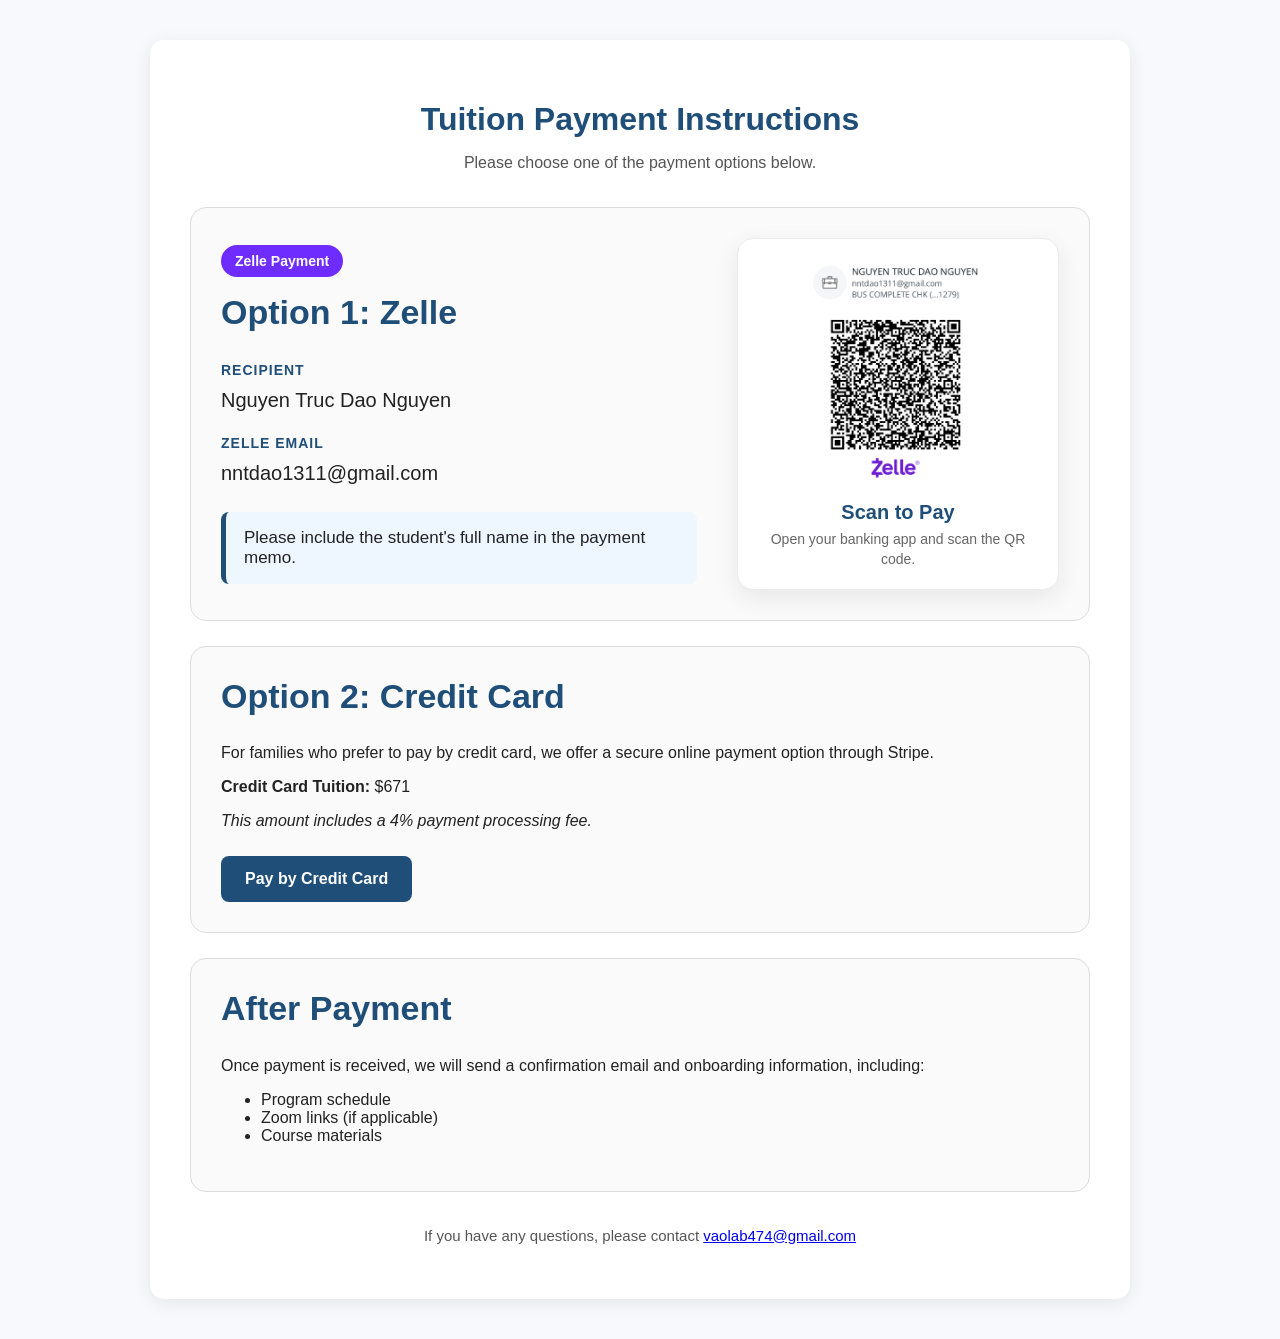
==== tuition.html @ f8de972e "Update tuition.html" ====
<!DOCTYPE html>
<html lang="en">
<head>
  <meta charset="UTF-8">
  <meta name="viewport" content="width=device-width, initial-scale=1.0">

  <title>Tuition Payment Instructions</title>

  <style>
    body {
      font-family: Arial, sans-serif;
      background: #f7f9fc;
      margin: 0;
      padding: 0;
      color: #222;
    }

    .container {
      max-width: 900px;
      margin: 40px auto;
      background: white;
      padding: 40px;
      border-radius: 14px;
      box-shadow: 0 4px 18px rgba(0,0,0,0.08);
    }

    h1 {
      text-align: center;
      color: #1f4e79;
      margin-bottom: 10px;
    }

    .subtitle {
      text-align: center;
      color: #555;
      margin-bottom: 35px;
    }

    .option {
      border: 1px solid #ddd;
      border-radius: 16px;
      padding: 30px;
      margin-bottom: 25px;
      background: #fafafa;
    }

    .option h2 {
      color: #1f4e79;
      margin-top: 0;
      font-size: 34px;
    }

    .label {
      font-weight: bold;
    }

    .highlight {
      background: #eef6ff;
      padding: 16px 18px;
      border-left: 5px solid #1f4e79;
      margin-top: 24px;
      border-radius: 8px;
      font-size: 17px;
    }

    .button {
      display: inline-block;
      background: #1f4e79;
      color: white;
      padding: 14px 24px;
      border-radius: 8px;
      text-decoration: none;
      font-weight: bold;
      margin-top: 10px;
    }

    .button:hover {
      background: #163a5a;
    }

    .zelle-layout {
      display: flex;
      justify-content: space-between;
      align-items: center;
      gap: 40px;
    }

    .zelle-info {
      flex: 1;
    }

    .zelle-badge {
      display: inline-block;
      background: #6f2cff;
      color: white;
      padding: 8px 14px;
      border-radius: 999px;
      font-size: 14px;
      font-weight: 600;
      margin-bottom: 16px;
    }

    .info-row {
      margin: 18px 0;
      font-size: 20px;
      line-height: 1.5;
    }

    .info-row .label {
      display: block;
      color: #1f4e79;
      font-size: 14px;
      text-transform: uppercase;
      letter-spacing: 1px;
      margin-bottom: 4px;
    }

    .qr-card {
      width: 280px;
      background: white;
      border-radius: 16px;
      padding: 20px;
      text-align: center;
      box-shadow: 0 8px 24px rgba(0,0,0,0.08);
      border: 1px solid #ececec;
    }

    .qr-card img {
      width: 100%;
      border-radius: 10px;
    }

    .qr-title {
      margin: 14px 0 6px;
      font-size: 20px;
      font-weight: 700;
      color: #1f4e79;
    }

    .qr-subtitle {
      margin: 0;
      color: #666;
      font-size: 14px;
      line-height: 1.4;
    }

    .footer {
      text-align: center;
      margin-top: 35px;
      color: #555;
      font-size: 15px;
    }

    @media (max-width: 768px) {
      .container {
        margin: 20px;
        padding: 24px;
      }

      .zelle-layout {
        flex-direction: column;
        align-items: stretch;
      }

      .qr-card {
        width: auto;
        max-width: 320px;
        margin: 0 auto;
      }

      .option h2 {
        font-size: 28px;
      }
    }
  </style>
</head>
<body>

  <div class="container">

    <h1>Tuition Payment Instructions</h1>

    <p class="subtitle">
      Please choose one of the payment options below.
    </p>

    <div class="option">
      <div class="zelle-layout">

        <div class="zelle-info">
          <div class="zelle-badge">Zelle Payment</div>

          <h2>Option 1: Zelle</h2>

          <div class="info-row">
            <span class="label">Recipient</span>
            <span>Nguyen Truc Dao Nguyen</span>
          </div>

          <div class="info-row">
            <span class="label">Zelle Email</span>
            <span>nntdao1311@gmail.com</span>
          </div>

          <div class="highlight">
            Please include the student's full name in the payment memo.
          </div>
        </div>

        <div class="qr-card">
          <img src="option1.png" alt="Zelle QR Code">

          <p class="qr-title">Scan to Pay</p>
          <p class="qr-subtitle">
            Open your banking app and scan the QR code.
          </p>
        </div>

      </div>
    </div>

    <div class="option">
      <h2>Option 2: Credit Card</h2>

      <p>
        For families who prefer to pay by credit card, we offer a secure
        online payment option through Stripe.
      </p>

      <p>
        <span class="label">Credit Card Tuition:</span>
        $671
      </p>

      <p>
        <em>This amount includes a 4% payment processing fee.</em>
      </p>

      <a
        class="button"
        href="https://buy.stripe.com/eVq5kF94m1Ho9ed0WEeME01"
        target="_blank"
        rel="noopener noreferrer"
      >
        Pay by Credit Card
      </a>
    </div>

    <div class="option">
      <h2>After Payment</h2>

      <p>
        Once payment is received, we will send a confirmation email and
        onboarding information, including:
      </p>

      <ul>
        <li>Program schedule</li>
        <li>Zoom links (if applicable)</li>
        <li>Course materials</li>
      </ul>
    </div>

    <div class="footer">
      <p>
        If you have any questions, please contact
        <a href="mailto:vaolab474@gmail.com">vaolab474@gmail.com</a>
      </p>
    </div>

  </div>

</body>
</html>
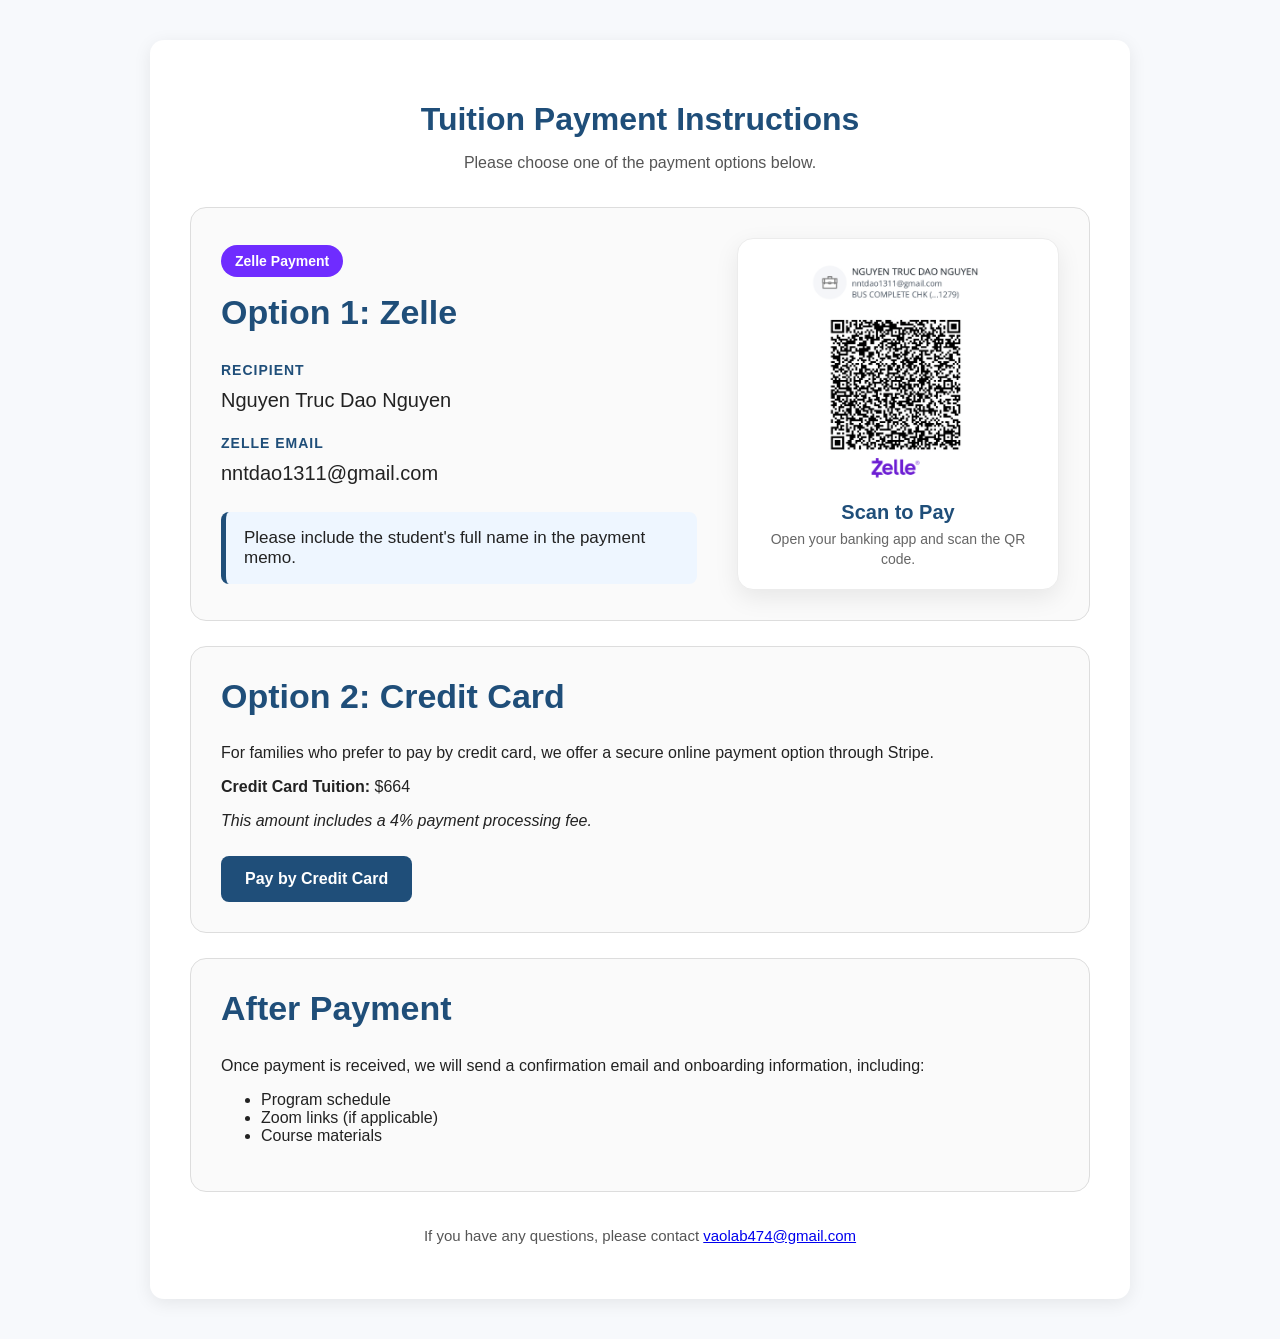
==== commit 6852b8b5: "Update tuition.html" ====
--- a/tuition.html
+++ b/tuition.html
@@ -229,7 +229,7 @@
 
       <p>
         <span class="label">Credit Card Tuition:</span>
-        $671
+        $664
       </p>
 
       <p>
@@ -238,7 +238,7 @@
 
       <a
         class="button"
-        href="https://buy.stripe.com/eVq5kF94m1Ho9ed0WEeME01"
+        href="https://buy.stripe.com/3cI6oJ94meua9edeNueME02"
         target="_blank"
         rel="noopener noreferrer"
       >
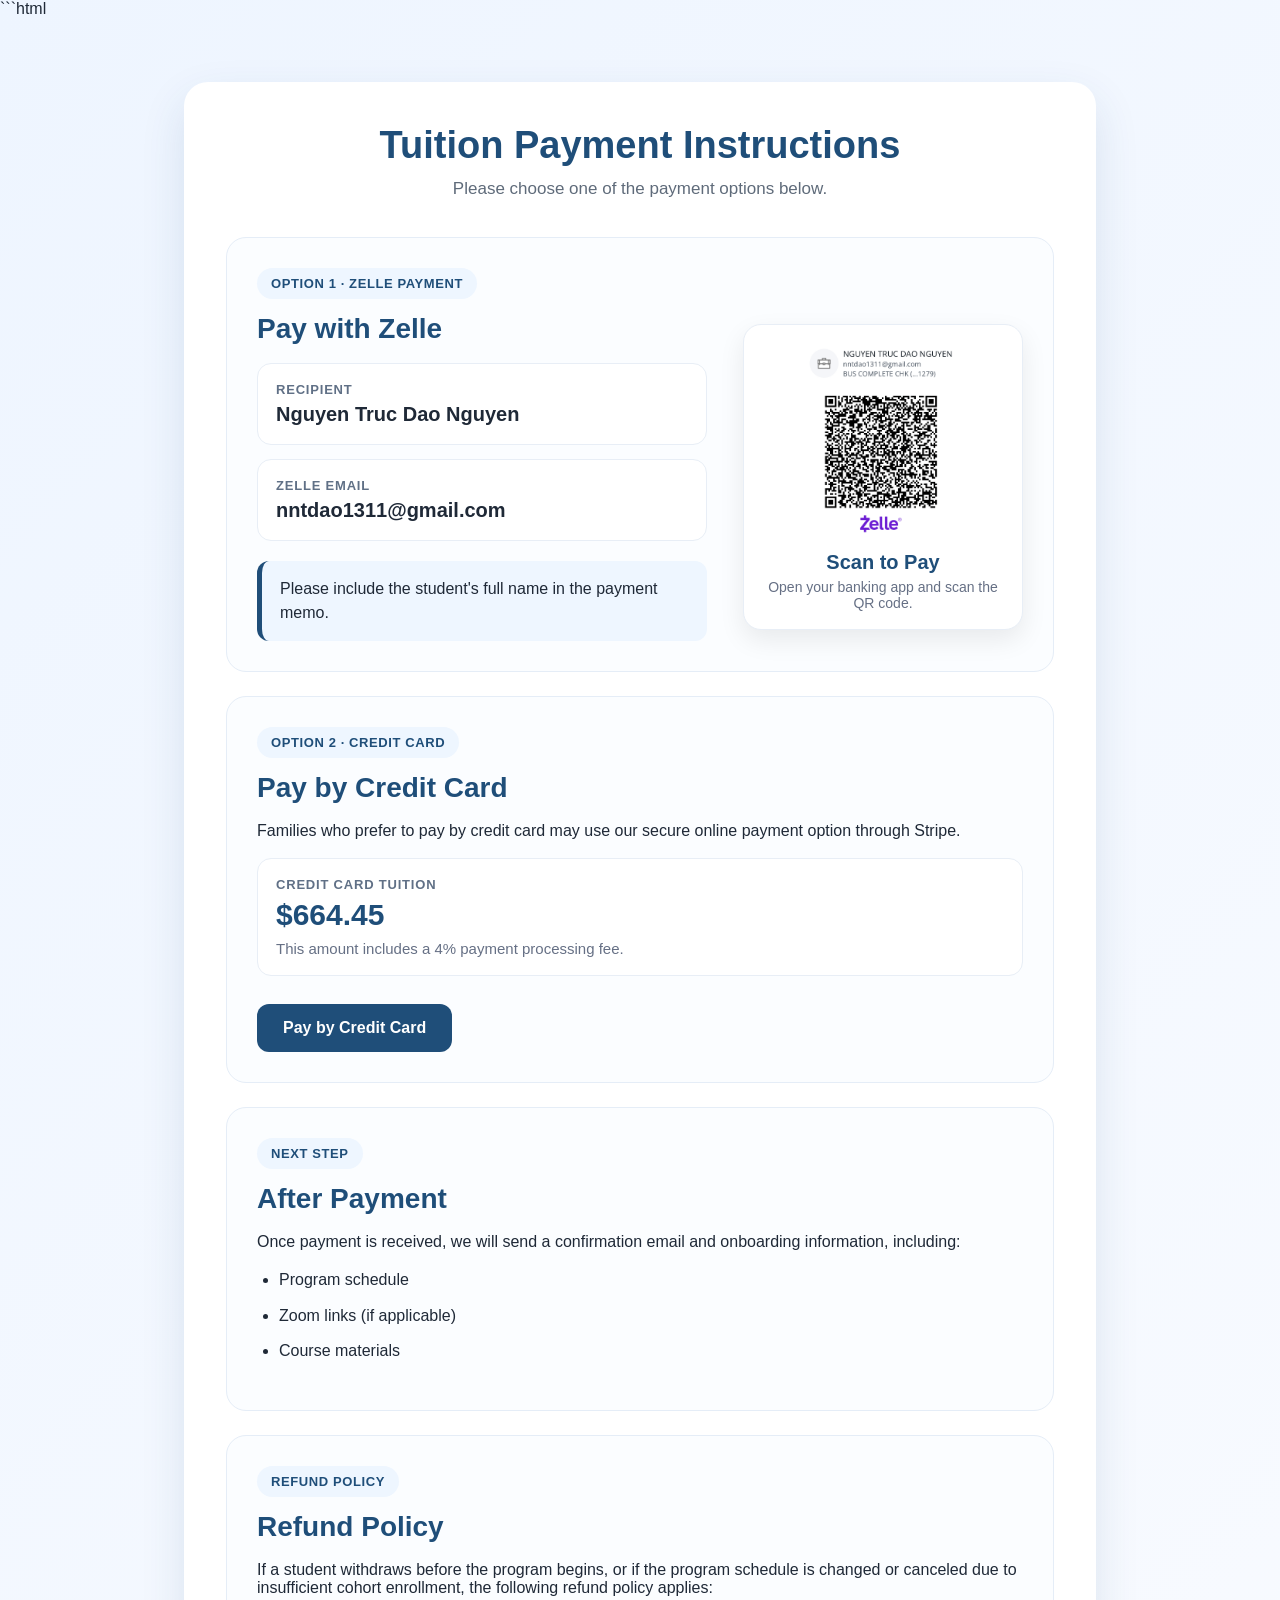
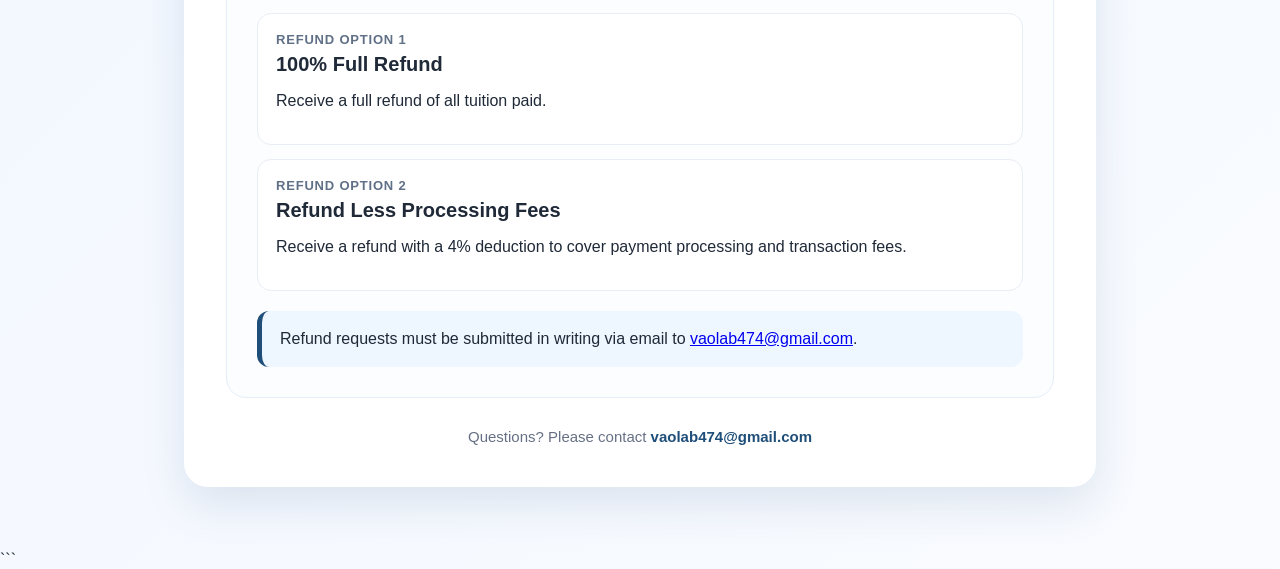
==== commit 58d5000e: "Update tuition.html" ====
--- a/tuition.html
+++ b/tuition.html
@@ -1,274 +1,364 @@
+```html
 <!DOCTYPE html>
 <html lang="en">
 <head>
   <meta charset="UTF-8">
   <meta name="viewport" content="width=device-width, initial-scale=1.0">
-
   <title>Tuition Payment Instructions</title>
 
   <style>
+    * {
+      box-sizing: border-box;
+    }
+
     body {
+      margin: 0;
       font-family: Arial, sans-serif;
-      background: #f7f9fc;
+      background: linear-gradient(135deg, #eef5ff, #f9fbff);
+      color: #1f2937;
+    }
+
+    .container {
+      max-width: 960px;
+      margin: 40px auto;
+      padding: 24px;
+    }
+
+    .card {
+      background: #ffffff;
+      border-radius: 24px;
+      padding: 42px;
+      box-shadow: 0 18px 45px rgba(31, 78, 121, 0.12);
+    }
+
+    .header {
+      text-align: center;
+      margin-bottom: 38px;
+    }
+
+    h1 {
+      margin: 0 0 12px;
+      color: #1f4e79;
+      font-size: 38px;
+    }
+
+    .subtitle {
+      color: #5f6b7a;
+      font-size: 17px;
       margin: 0;
-      padding: 0;
-      color: #222;
-    }
-
-    .container {
-      max-width: 900px;
-      margin: 40px auto;
-      background: white;
-      padding: 40px;
+    }
+
+    .option {
+      border: 1px solid #e5edf7;
+      border-radius: 20px;
+      padding: 30px;
+      margin-bottom: 24px;
+      background: #fbfdff;
+    }
+
+    .option h2 {
+      margin-top: 0;
+      margin-bottom: 18px;
+      color: #1f4e79;
+      font-size: 28px;
+    }
+
+    .badge {
+      display: inline-block;
+      background: #eef6ff;
+      color: #1f4e79;
+      padding: 8px 14px;
+      border-radius: 999px;
+      font-size: 13px;
+      font-weight: 700;
+      text-transform: uppercase;
+      letter-spacing: 0.6px;
+      margin-bottom: 14px;
+    }
+
+    .zelle-layout {
+      display: grid;
+      grid-template-columns: 1fr 280px;
+      gap: 36px;
+      align-items: center;
+    }
+
+    .info-box {
+      background: #ffffff;
+      border: 1px solid #e8eef6;
       border-radius: 14px;
-      box-shadow: 0 4px 18px rgba(0,0,0,0.08);
-    }
-
-    h1 {
-      text-align: center;
-      color: #1f4e79;
-      margin-bottom: 10px;
-    }
-
-    .subtitle {
-      text-align: center;
-      color: #555;
-      margin-bottom: 35px;
-    }
-
-    .option {
-      border: 1px solid #ddd;
-      border-radius: 16px;
-      padding: 30px;
-      margin-bottom: 25px;
-      background: #fafafa;
-    }
-
-    .option h2 {
-      color: #1f4e79;
-      margin-top: 0;
-      font-size: 34px;
+      padding: 18px;
+      margin: 14px 0;
     }
 
     .label {
-      font-weight: bold;
+      display: block;
+      color: #607086;
+      font-size: 13px;
+      font-weight: 700;
+      text-transform: uppercase;
+      letter-spacing: 0.8px;
+      margin-bottom: 6px;
+    }
+
+    .value {
+      font-size: 20px;
+      font-weight: 700;
+      color: #1f2937;
     }
 
     .highlight {
       background: #eef6ff;
+      border-left: 5px solid #1f4e79;
       padding: 16px 18px;
-      border-left: 5px solid #1f4e79;
-      margin-top: 24px;
-      border-radius: 8px;
-      font-size: 17px;
+      border-radius: 12px;
+      margin-top: 20px;
+      font-size: 16px;
+      line-height: 1.5;
+    }
+
+    .qr-card {
+      background: #ffffff;
+      border-radius: 18px;
+      padding: 18px;
+      text-align: center;
+      border: 1px solid #e8eef6;
+      box-shadow: 0 10px 26px rgba(0,0,0,0.08);
+    }
+
+    .qr-card img {
+      width: 100%;
+      border-radius: 12px;
+    }
+
+    .qr-title {
+      margin: 14px 0 5px;
+      font-size: 20px;
+      font-weight: 700;
+      color: #1f4e79;
+    }
+
+    .qr-subtitle {
+      margin: 0;
+      color: #667085;
+      font-size: 14px;
+    }
+
+    .price-row {
+      background: #ffffff;
+      border: 1px solid #e8eef6;
+      border-radius: 14px;
+      padding: 18px;
+      margin: 18px 0;
+    }
+
+    .price {
+      font-size: 30px;
+      font-weight: 800;
+      color: #1f4e79;
+    }
+
+    .note {
+      color: #667085;
+      font-size: 15px;
+      margin-top: 8px;
     }
 
     .button {
       display: inline-block;
       background: #1f4e79;
       color: white;
-      padding: 14px 24px;
-      border-radius: 8px;
+      padding: 15px 26px;
+      border-radius: 12px;
       text-decoration: none;
-      font-weight: bold;
+      font-weight: 700;
       margin-top: 10px;
+      transition: all 0.2s ease;
     }
 
     .button:hover {
-      background: #163a5a;
-    }
-
-    .zelle-layout {
-      display: flex;
-      justify-content: space-between;
-      align-items: center;
-      gap: 40px;
-    }
-
-    .zelle-info {
-      flex: 1;
-    }
-
-    .zelle-badge {
-      display: inline-block;
-      background: #6f2cff;
-      color: white;
-      padding: 8px 14px;
-      border-radius: 999px;
-      font-size: 14px;
-      font-weight: 600;
-      margin-bottom: 16px;
-    }
-
-    .info-row {
-      margin: 18px 0;
-      font-size: 20px;
-      line-height: 1.5;
-    }
-
-    .info-row .label {
-      display: block;
-      color: #1f4e79;
-      font-size: 14px;
-      text-transform: uppercase;
-      letter-spacing: 1px;
-      margin-bottom: 4px;
-    }
-
-    .qr-card {
-      width: 280px;
-      background: white;
-      border-radius: 16px;
-      padding: 20px;
-      text-align: center;
-      box-shadow: 0 8px 24px rgba(0,0,0,0.08);
-      border: 1px solid #ececec;
-    }
-
-    .qr-card img {
-      width: 100%;
-      border-radius: 10px;
-    }
-
-    .qr-title {
-      margin: 14px 0 6px;
-      font-size: 20px;
-      font-weight: 700;
-      color: #1f4e79;
-    }
-
-    .qr-subtitle {
-      margin: 0;
-      color: #666;
-      font-size: 14px;
-      line-height: 1.4;
+      background: #173d60;
+      transform: translateY(-1px);
+    }
+
+    ul {
+      padding-left: 22px;
+    }
+
+    li {
+      margin-bottom: 10px;
+      line-height: 1.6;
     }
 
     .footer {
       text-align: center;
-      margin-top: 35px;
-      color: #555;
+      margin-top: 30px;
+      color: #667085;
       font-size: 15px;
     }
 
+    .footer a {
+      color: #1f4e79;
+      font-weight: 700;
+      text-decoration: none;
+    }
+
     @media (max-width: 768px) {
-      .container {
-        margin: 20px;
+      .card {
         padding: 24px;
       }
 
       .zelle-layout {
-        flex-direction: column;
-        align-items: stretch;
+        grid-template-columns: 1fr;
       }
 
       .qr-card {
-        width: auto;
         max-width: 320px;
         margin: 0 auto;
       }
 
-      .option h2 {
-        font-size: 28px;
+      h1 {
+        font-size: 30px;
       }
     }
   </style>
 </head>
+
 <body>
-
   <div class="container">
-
-    <h1>Tuition Payment Instructions</h1>
-
-    <p class="subtitle">
-      Please choose one of the payment options below.
-    </p>
-
-    <div class="option">
-      <div class="zelle-layout">
-
-        <div class="zelle-info">
-          <div class="zelle-badge">Zelle Payment</div>
-
-          <h2>Option 1: Zelle</h2>
-
-          <div class="info-row">
-            <span class="label">Recipient</span>
-            <span>Nguyen Truc Dao Nguyen</span>
+    <div class="card">
+
+      <div class="header">
+        <h1>Tuition Payment Instructions</h1>
+        <p class="subtitle">
+          Please choose one of the payment options below.
+        </p>
+      </div>
+
+      <!-- ZELLE -->
+      <div class="option">
+        <span class="badge">Option 1 · Zelle Payment</span>
+
+        <div class="zelle-layout">
+
+          <div>
+            <h2>Pay with Zelle</h2>
+
+            <div class="info-box">
+              <span class="label">Recipient</span>
+              <span class="value">Nguyen Truc Dao Nguyen</span>
+            </div>
+
+            <div class="info-box">
+              <span class="label">Zelle Email</span>
+              <span class="value">nntdao1311@gmail.com</span>
+            </div>
+
+            <div class="highlight">
+              Please include the student's full name in the payment memo.
+            </div>
           </div>
 
-          <div class="info-row">
-            <span class="label">Zelle Email</span>
-            <span>nntdao1311@gmail.com</span>
+          <div class="qr-card">
+            <img src="option1.png" alt="Zelle QR Code">
+
+            <p class="qr-title">Scan to Pay</p>
+            <p class="qr-subtitle">
+              Open your banking app and scan the QR code.
+            </p>
           </div>
 
-          <div class="highlight">
-            Please include the student's full name in the payment memo.
+        </div>
+      </div>
+
+      <!-- CREDIT CARD -->
+      <div class="option">
+        <span class="badge">Option 2 · Credit Card</span>
+
+        <h2>Pay by Credit Card</h2>
+
+        <p>
+          Families who prefer to pay by credit card may use our secure
+          online payment option through Stripe.
+        </p>
+
+        <div class="price-row">
+          <span class="label">Credit Card Tuition</span>
+          <div class="price">$664.45</div>
+          <div class="note">
+            This amount includes a 4% payment processing fee.
           </div>
         </div>
 
-        <div class="qr-card">
-          <img src="option1.png" alt="Zelle QR Code">
-
-          <p class="qr-title">Scan to Pay</p>
-          <p class="qr-subtitle">
-            Open your banking app and scan the QR code.
+        <a
+          class="button"
+          href="https://buy.stripe.com/3cI6oJ94meua9edeNueME02"
+          target="_blank"
+          rel="noopener noreferrer">
+          Pay by Credit Card
+        </a>
+      </div>
+
+      <!-- AFTER PAYMENT -->
+      <div class="option">
+        <span class="badge">Next Step</span>
+
+        <h2>After Payment</h2>
+
+        <p>
+          Once payment is received, we will send a confirmation email and
+          onboarding information, including:
+        </p>
+
+        <ul>
+          <li>Program schedule</li>
+          <li>Zoom links (if applicable)</li>
+          <li>Course materials</li>
+        </ul>
+      </div>
+
+      <!-- REFUND POLICY -->
+      <div class="option">
+        <span class="badge">Refund Policy</span>
+
+        <h2>Refund Policy</h2>
+
+        <p>
+          If a student withdraws before the program begins, or if the program
+          schedule is changed or canceled due to insufficient cohort enrollment,
+          the following refund policy applies:
+        </p>
+
+        <div class="info-box">
+          <span class="label">Refund Option 1</span>
+          <span class="value">100% Full Refund</span>
+          <p>
+            Receive a full refund of all tuition paid.
           </p>
         </div>
 
-      </div>
+        <div class="info-box">
+          <span class="label">Refund Option 2</span>
+          <span class="value">Refund Less Processing Fees</span>
+          <p>
+            Receive a refund with a 4% deduction to cover payment processing
+            and transaction fees.
+          </p>
+        </div>
+
+        <div class="highlight">
+          Refund requests must be submitted in writing via email to
+          <a href="mailto:vaolab474@gmail.com">vaolab474@gmail.com</a>.
+        </div>
+      </div>
+
+      <div class="footer">
+        Questions? Please contact
+        <a href="mailto:vaolab474@gmail.com">vaolab474@gmail.com</a>
+      </div>
+
     </div>
-
-    <div class="option">
-      <h2>Option 2: Credit Card</h2>
-
-      <p>
-        For families who prefer to pay by credit card, we offer a secure
-        online payment option through Stripe.
-      </p>
-
-      <p>
-        <span class="label">Credit Card Tuition:</span>
-        $664
-      </p>
-
-      <p>
-        <em>This amount includes a 4% payment processing fee.</em>
-      </p>
-
-      <a
-        class="button"
-        href="https://buy.stripe.com/3cI6oJ94meua9edeNueME02"
-        target="_blank"
-        rel="noopener noreferrer"
-      >
-        Pay by Credit Card
-      </a>
-    </div>
-
-    <div class="option">
-      <h2>After Payment</h2>
-
-      <p>
-        Once payment is received, we will send a confirmation email and
-        onboarding information, including:
-      </p>
-
-      <ul>
-        <li>Program schedule</li>
-        <li>Zoom links (if applicable)</li>
-        <li>Course materials</li>
-      </ul>
-    </div>
-
-    <div class="footer">
-      <p>
-        If you have any questions, please contact
-        <a href="mailto:vaolab474@gmail.com">vaolab474@gmail.com</a>
-      </p>
-    </div>
-
   </div>
-
 </body>
 </html>
+```
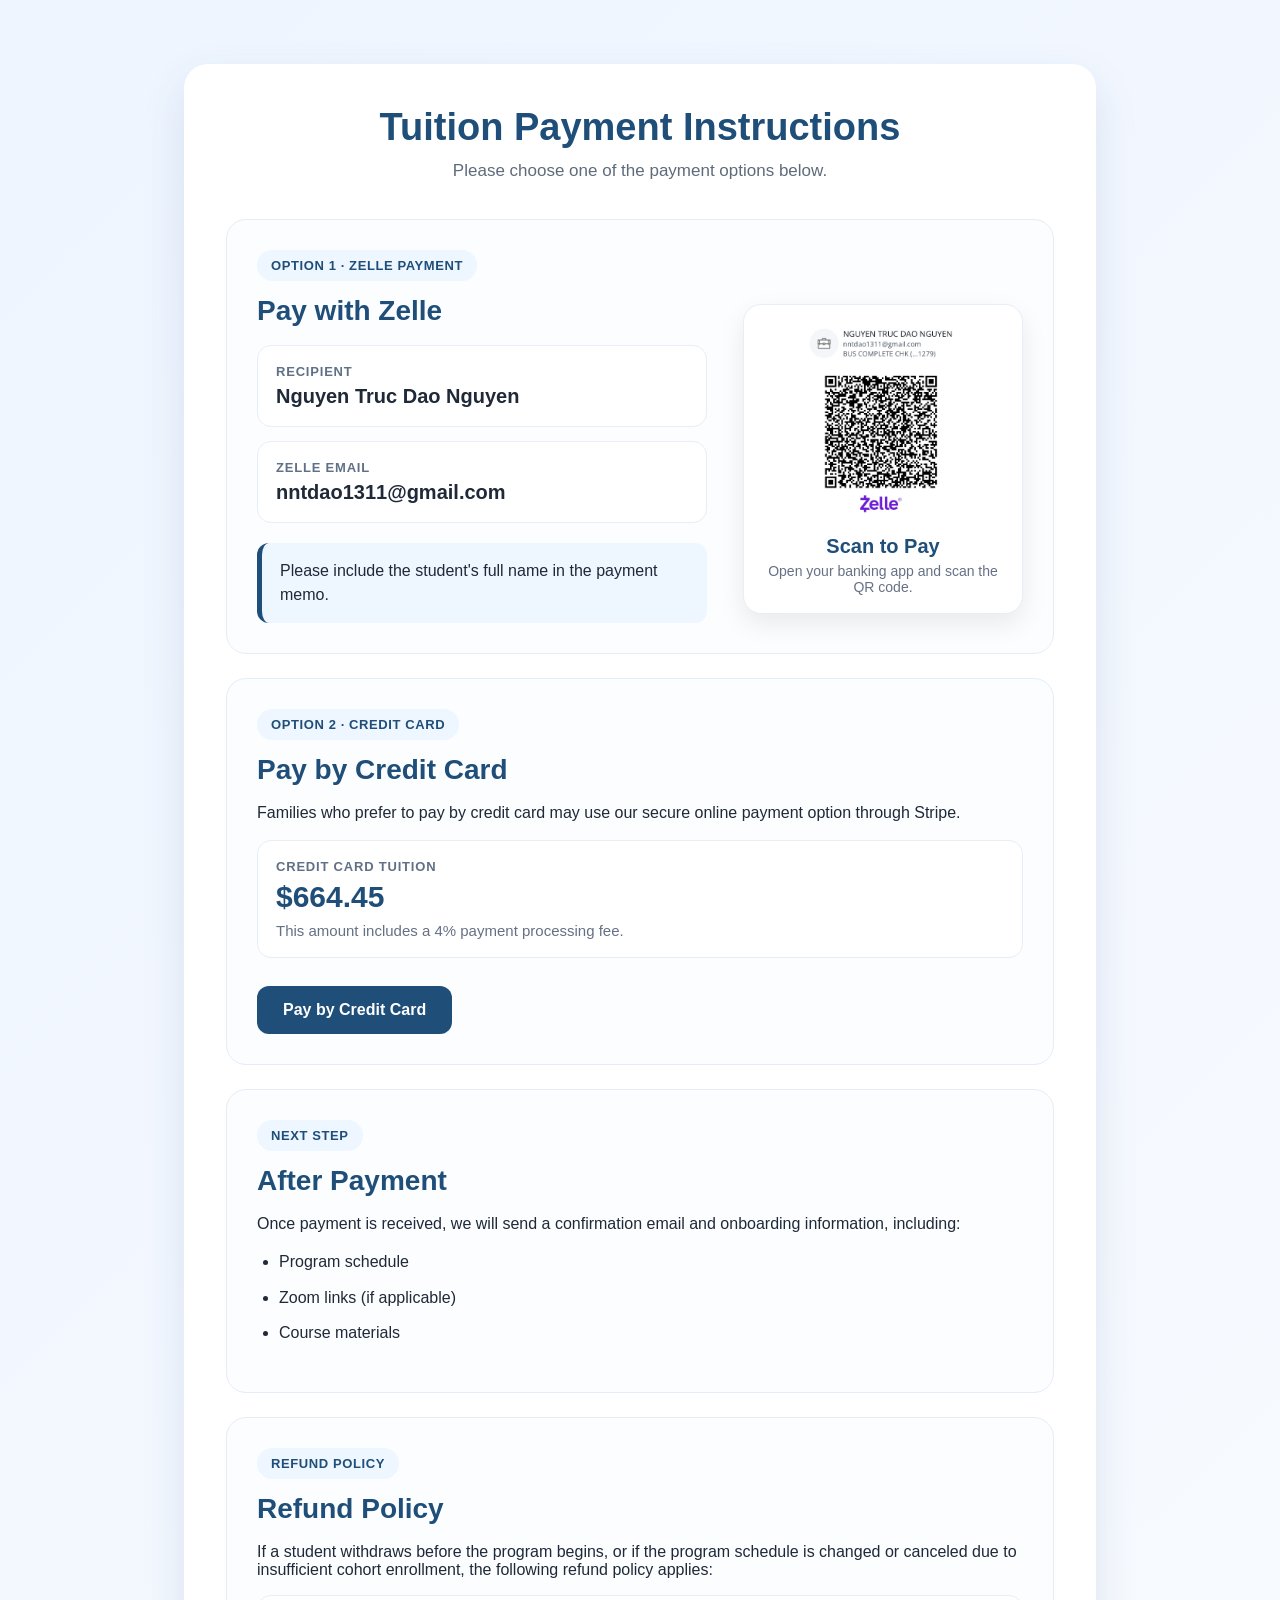
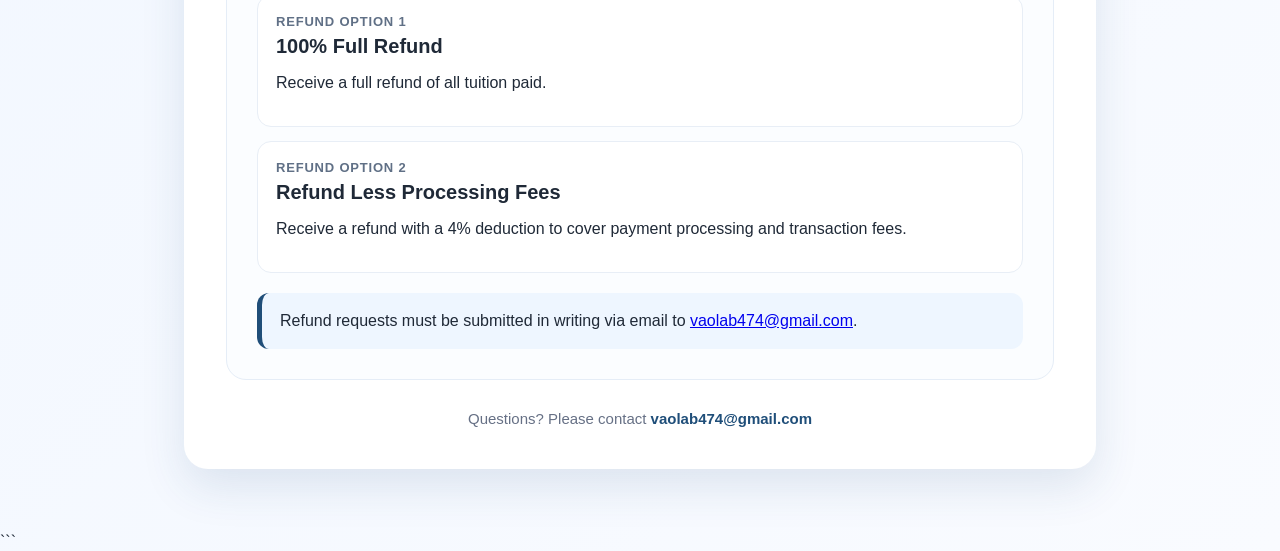
==== commit 2b003f4c: "Update tuition.html" ====
--- a/tuition.html
+++ b/tuition.html
@@ -1,4 +1,3 @@
-```html
 <!DOCTYPE html>
 <html lang="en">
 <head>
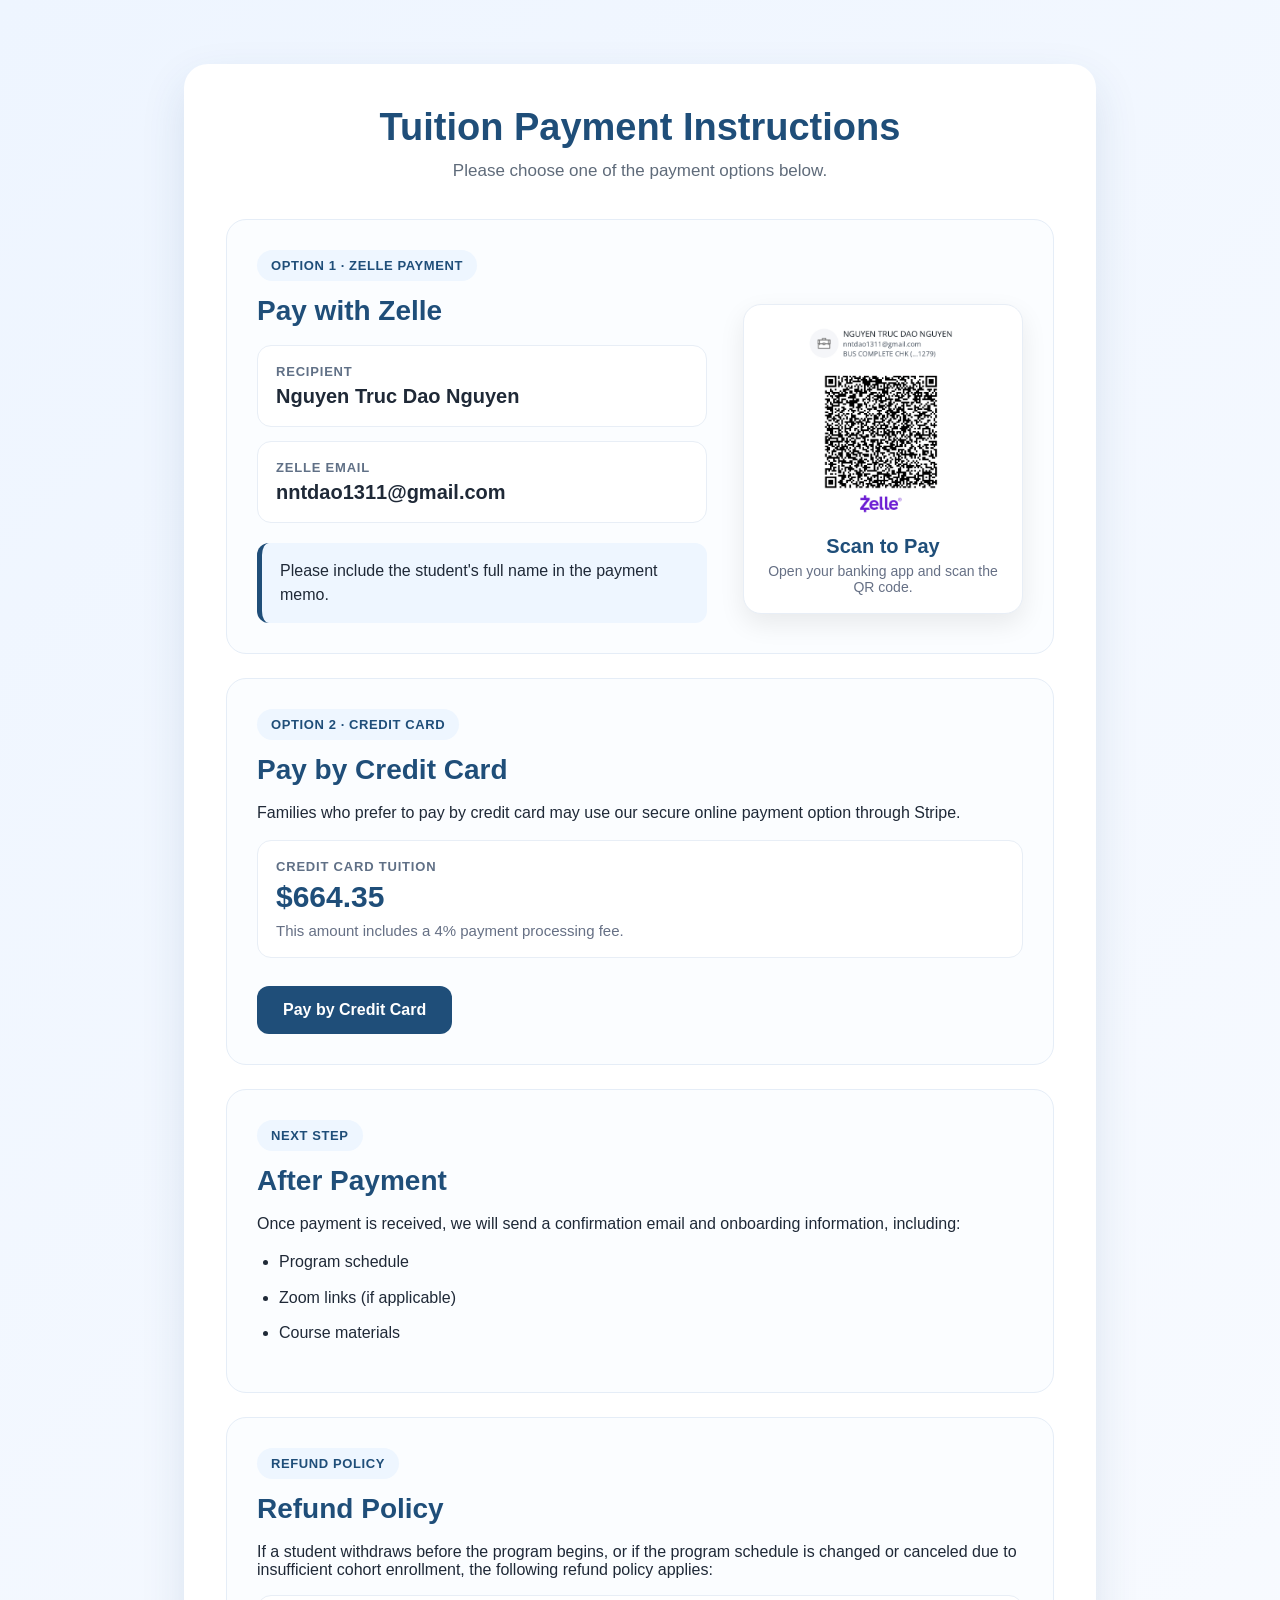
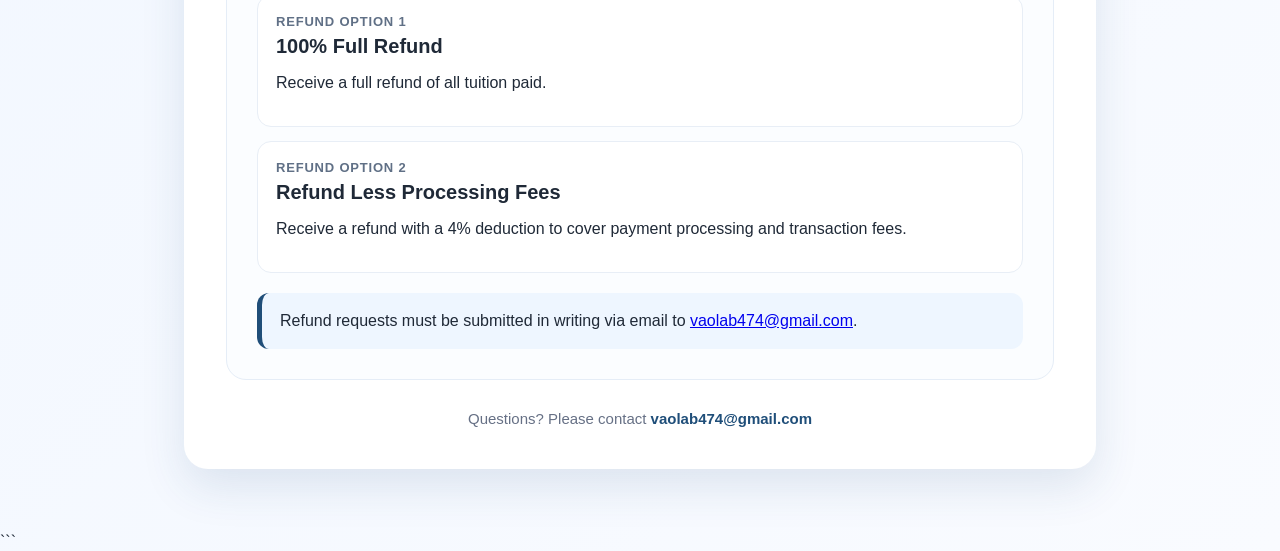
==== commit 4032b09d: "Update tuition.html" ====
--- a/tuition.html
+++ b/tuition.html
@@ -283,7 +283,7 @@
 
         <div class="price-row">
           <span class="label">Credit Card Tuition</span>
-          <div class="price">$664.45</div>
+          <div class="price">$664.35</div>
           <div class="note">
             This amount includes a 4% payment processing fee.
           </div>
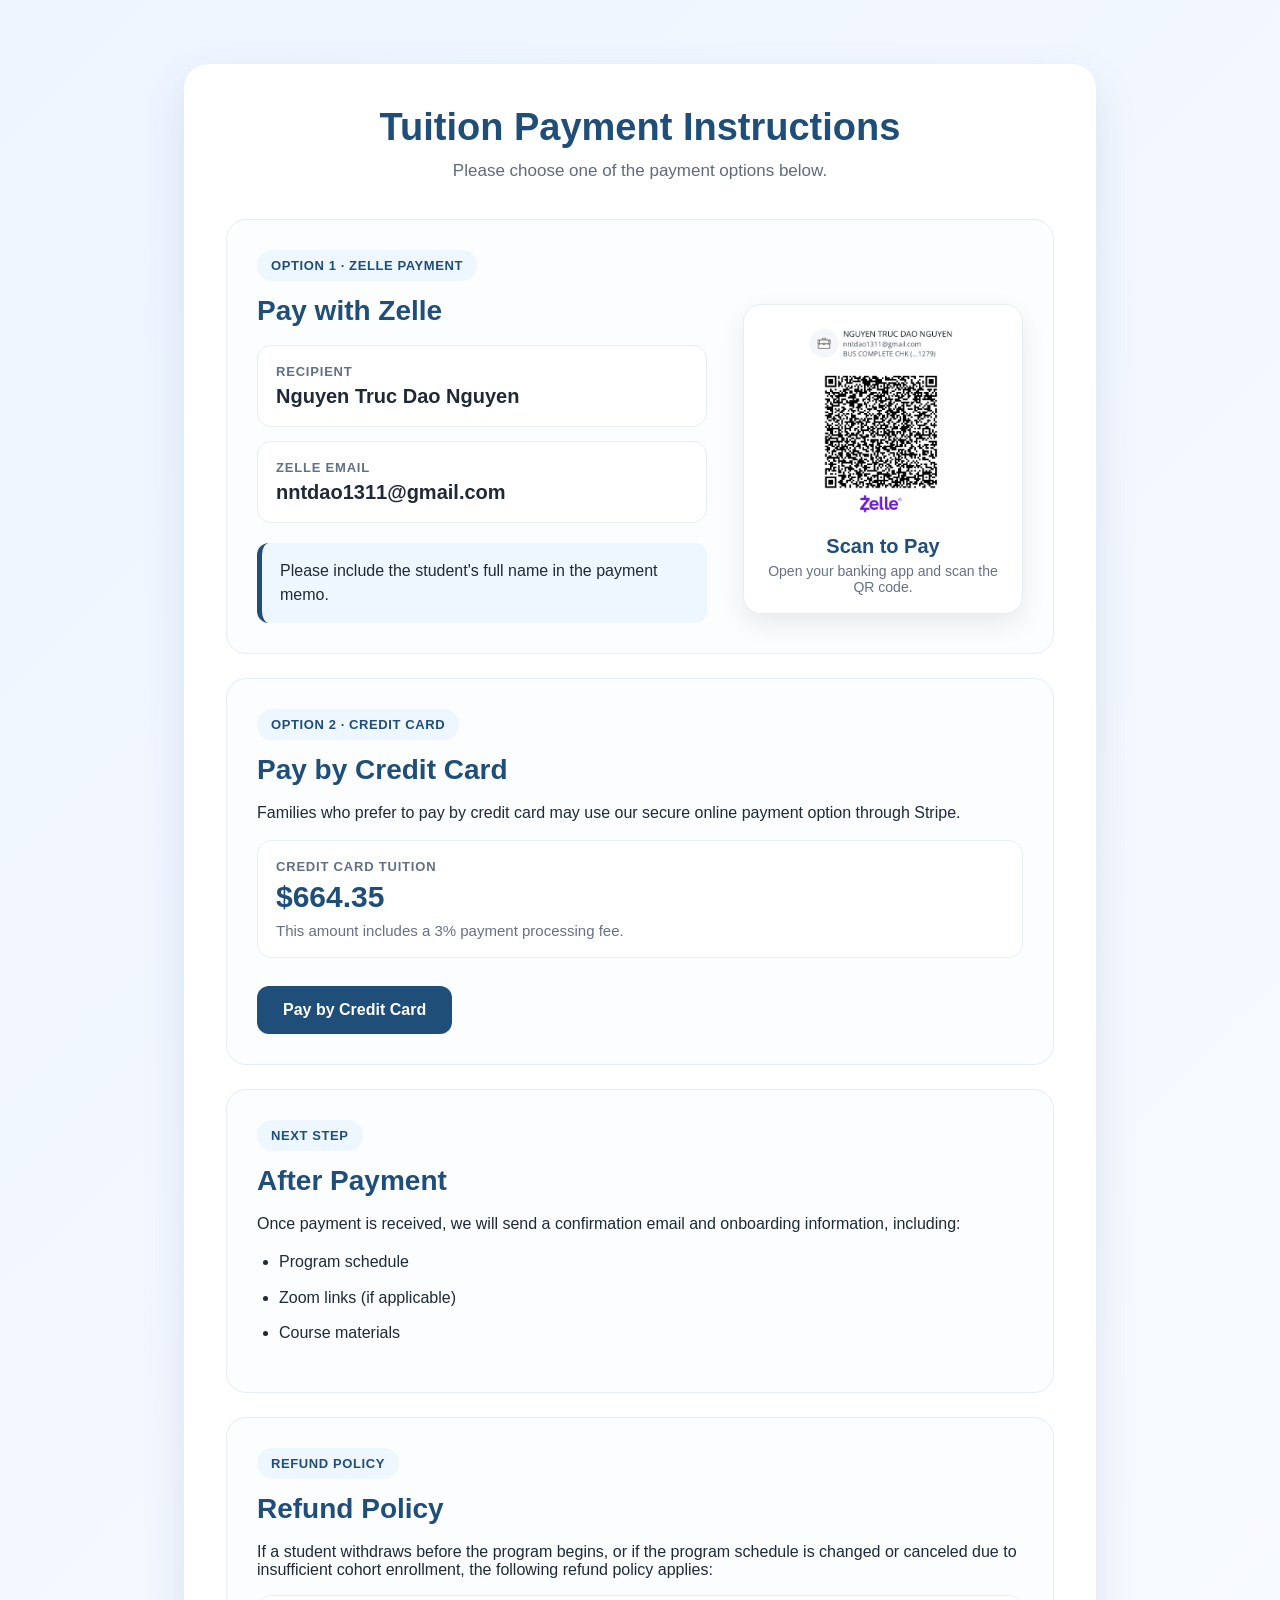
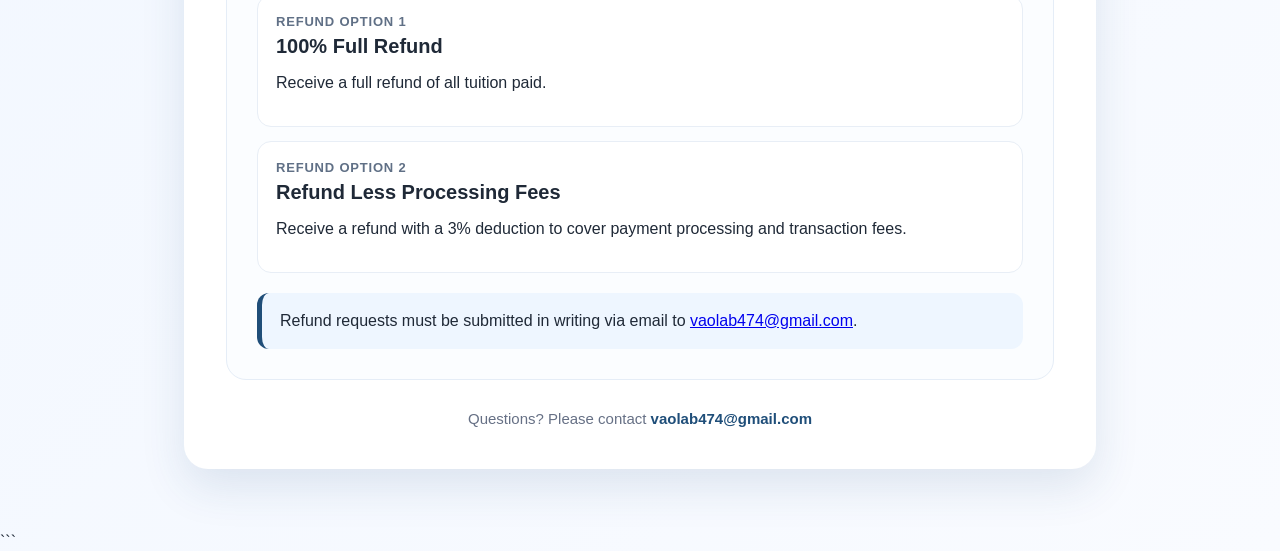
==== commit 796c383a: "Update tuition.html" ====
--- a/tuition.html
+++ b/tuition.html
@@ -285,7 +285,7 @@
           <span class="label">Credit Card Tuition</span>
           <div class="price">$664.35</div>
           <div class="note">
-            This amount includes a 4% payment processing fee.
+            This amount includes a 3% payment processing fee.
           </div>
         </div>
 
@@ -340,7 +340,7 @@
           <span class="label">Refund Option 2</span>
           <span class="value">Refund Less Processing Fees</span>
           <p>
-            Receive a refund with a 4% deduction to cover payment processing
+            Receive a refund with a 3% deduction to cover payment processing
             and transaction fees.
           </p>
         </div>
